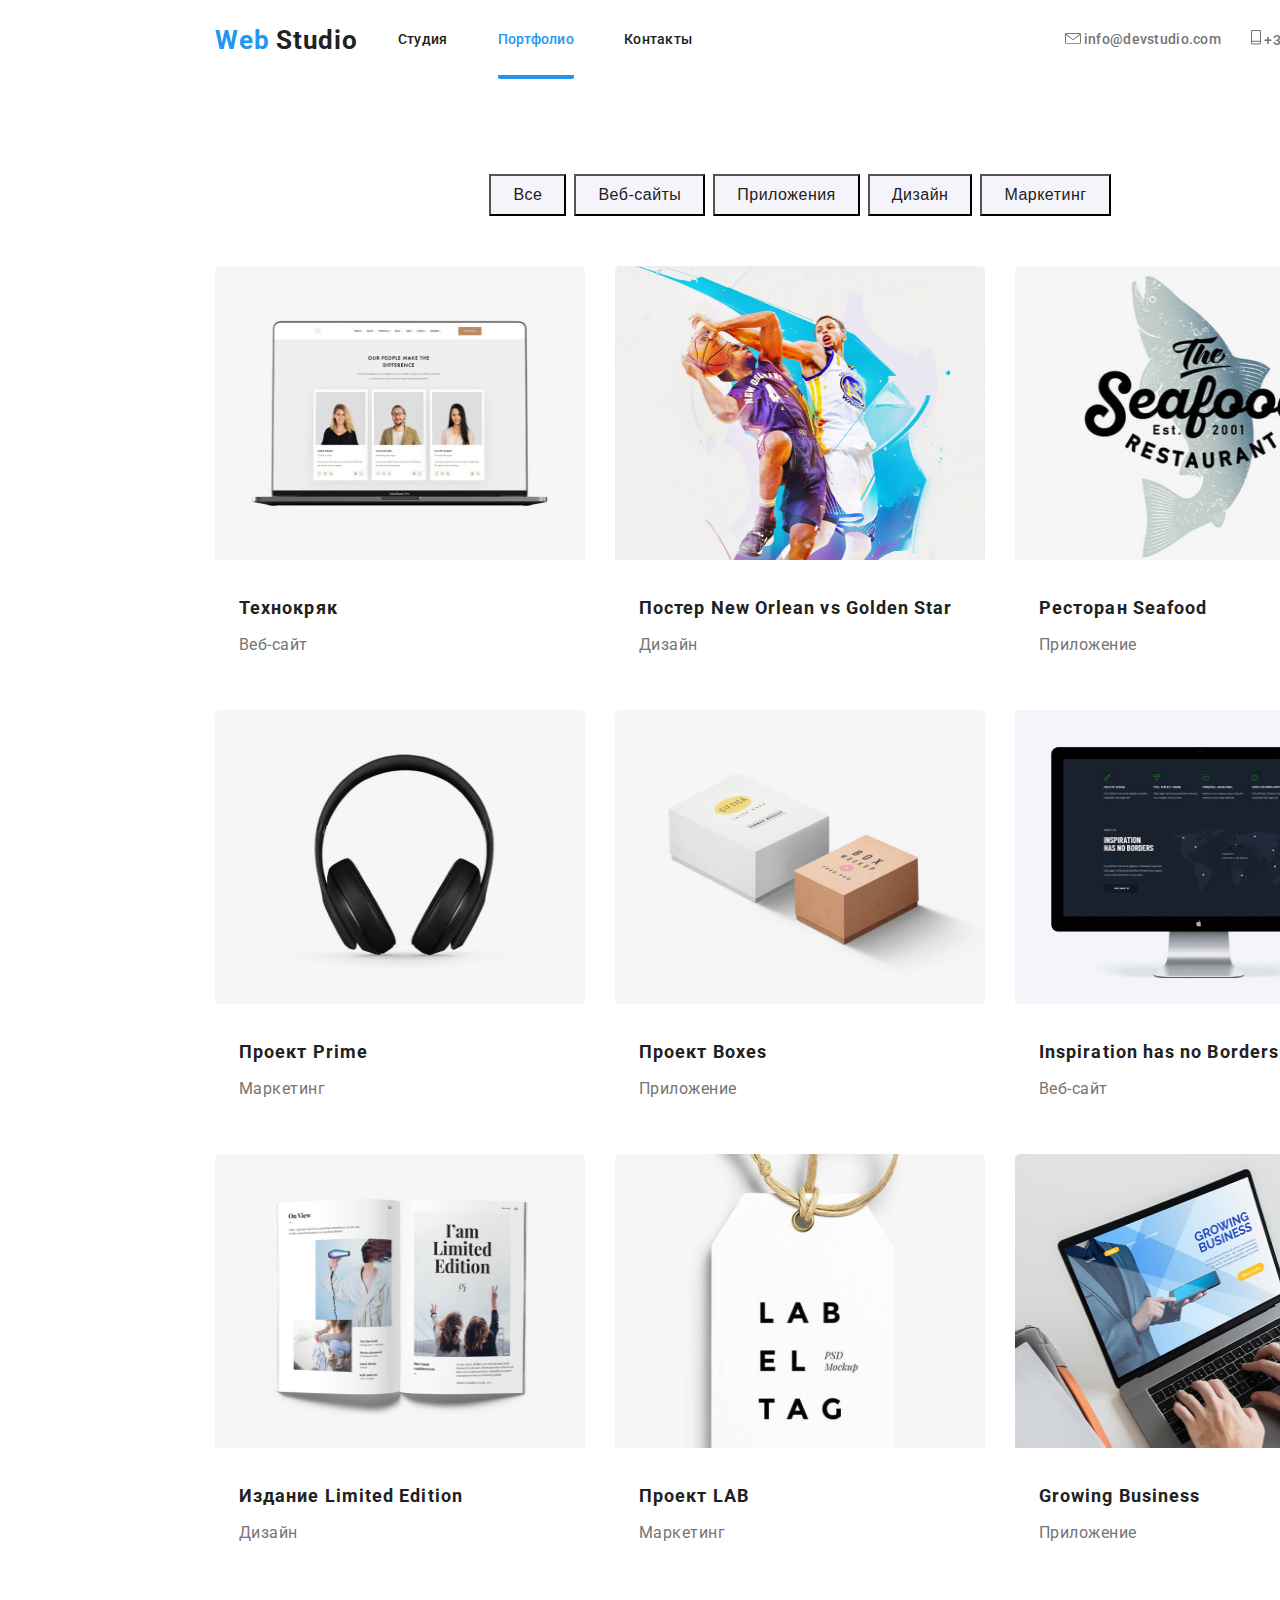
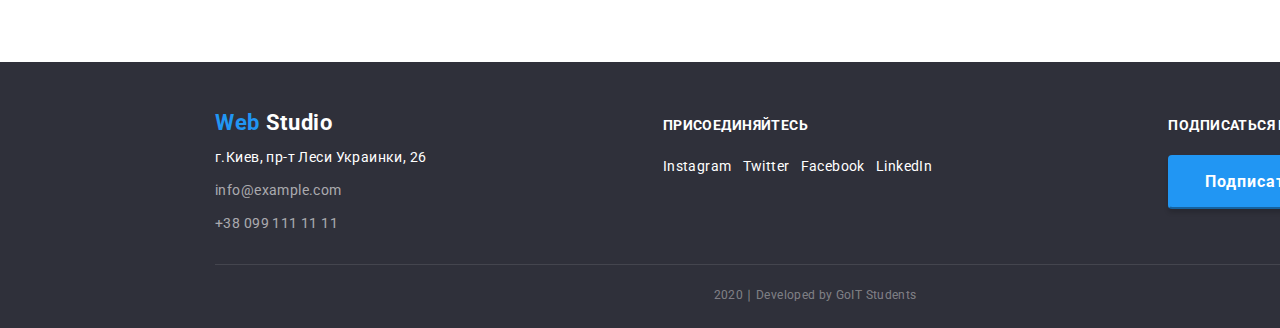
==== portfolio.html @ 6ed309cd "Клонирует дз3" ====
<!DOCTYPE html>
<html lang="ru">
  <head>
    <meta charset="UTF-8" />
    <meta name="viewport" content="width=device-width, initial-scale=1.0" />
    <link
      href="https://fonts.googleapis.com/css2?family=Raleway:wght@700&family=Roboto:wght@400;500;700&display=swap"
      rel="stylesheet"
    />
    <title>Web Studio v.1</title>
    <link rel="stylesheet" href="./css/common.css" />
    <link rel="stylesheet" href="./css/portfolio.css" />
  </head>

  <body>
    <!--Шапка сайта-->
    <header>
      <nav class="header-nav">
        <a href="./index.html" class="header-logo">
          <span class="header-logo-web">Web</span
          ><span class="header-logo-studio"> Studio</span>
        </a>
        <ul class="site-nav">
          <li><a href="./index.html" class="link">Студия</a></li>
          <li>
            <a href="./portfolio.html" class="link chosen-page">Портфолио</a>
          </li>
          <li><a href="" class="link">Контакты</a></li>
        </ul>

        <ul class="contacts">
          <li>
            <a href="mailto:info@devstudio.com" class="contacts-link">
              <img src="./images/letter.svg" alt="емейл почта" width="16" />
              info@devstudio.com</a
            >
          </li>

          <li>
            <a href="tel:+380961111111" class="contacts-link">
              <img src="./images/phone.svg" alt="логотип телефона" width="10" />
              +38 096 111 11 11</a
            >
          </li>
        </ul>
      </nav>
    </header>
    <main class="page">
      <!-- Herou -->
      <h1 class="hidden">Список наших продуктов и сервисов</h1>
      <section class="section">
        <ul class="filter-list">
          <li>
            <button type="button" class="portfolio-button">Все</button>
          </li>
          <li>
            <button type="button" class="portfolio-button">Веб-сайты</button>
          </li>
          <li>
            <button type="button" class="portfolio-button">Приложения</button>
          </li>
          <li>
            <button type="button" class="portfolio-button">Дизайн</button>
          </li>
          <li>
            <button type="button" class="portfolio-button">Маркетинг</button>
          </li>
        </ul>

        <ul class="list-of-products">
          <li>
            <a href="" class="product-item">
              <img
                src="./images/portfolio-img/portfolio-notpad-img.jpg"
                alt="teammember on monitor screen"
                width="370"
                height="294"
              />
              <h2 class="product-name">Технокряк</h2>
              <p class="product-type">Веб-сайт</p>
            </a>
          </li>
          <li>
            <a href="" class="product-item"
              ><img
                src="./images/portfolio-img/nba-players-img.jpg"
                alt="two basketball players"
                width="370"
                height="294"
            /></a>
            <h2 class="product-name">Постер New Orlean vs Golden Star</h2>
            <p class="product-type">Дизайн</p>
          </li>
          <li>
            <a href="" class="product-item"
              ><img
                src="./images/portfolio-img/seafood-img.jpg"
                alt="seafood logo image"
                width="370"
                height="294"
              />
              <h2 class="product-name">Ресторан Seafood</h2>
              <p class="product-type">Приложение</p>
            </a>
          </li>
          <li>
            <a href="" class="product-item"
              ><img
                src="./images/portfolio-img/headers-img.jpg"
                alt="headers"
                width="370"
                height="294"
              />
              <h2 class="product-name">Проект Prime</h2>
              <p class="product-type">Маркетинг</p></a
            >
          </li>
          <li>
            <a href="" class="product-item"
              ><img
                src="./images/portfolio-img/two-boxes-img.jpg"
                alt="two boxes"
                width="370"
                height="294"
              />
              <h2 class="product-name">Проект Boxes</h2>
              <p class="product-type">Приложение</p></a
            >
          </li>
          <li>
            <a href="" class="product-item"
              ><img
                src="./images/portfolio-img/inspiration-screen-img.jpg"
                alt="monitor screen with inspiration website"
                width="370"
                height="294"
              />
              <h2 class="product-name">Inspiration has no Borders</h2>
              <p class="product-type">Веб-сайт</p></a
            >
          </li>
          <li>
            <a href="" class="product-item"
              ><img
                src="./images/portfolio-img/limited-edition-img.jpg"
                alt="open book"
                width="370"
                height="294"
              />
              <h2 class="product-name">Издание Limited Edition</h2>
              <p class="product-type">Дизайн</p></a
            >
          </li>
          <li>
            <a href="" class="product-item"
              ><img
                src="./images/portfolio-img/lab-img.jpg"
                alt="LAB project label"
                width="370"
                height="294"
              />
              <h2 class="product-name">Проект LAB</h2>
              <p class="product-type">Маркетинг</p></a
            >
          </li>
          <li>
            <a href="" class="product-item"
              ><img
                src="./images/portfolio-img/growing-bus-img.jpg"
                alt="app for growing Business"
                width="370"
                height="294"
              />
              <h2 class="product-name">Growing Business</h2>
              <p class="product-type">Приложение</p></a
            >
          </li>
        </ul>
      </section>
    </main>

    <!-- footer section-->
    <footer class="footer">
      <div class="section">
        <h2 class="hidden">Наши контакты и социальные сети</h2>
        <div class="footer-boxes">
          <div class="footer-boxes-item">
            <a href="./index.html" class="footer-logo">
              <span class="footer-logo-web">Web</span
              ><span class="footer-logo-studio"> Studio</span>
            </a>

            <address class="address">
              г.Киев, пр-т Леси Украинки, 26<br />
              <a href="mailto:info@example.com" class="footer-contacts"
                >info@example.com</a
              >
              <br />
              <a href="tel:+380991111111" class="footer-contacts"
                >+38 099 111 11 11</a
              >
            </address>
          </div>

          <div class="footer-boxes-item">
            <b class="footer-action-request">Присоединяйтесь</b>
            <ul class="address footer-links">
              <li>
                <a href="" class="social-link" aria-label="Ссылка на Инстаграмм"
                  >Instagram</a
                >
              </li>
              <li>
                <a href="" class="social-link" aria-label="Ссылка на Твиттер"
                  >Twitter</a
                >
              </li>
              <li>
                <a href="" class="social-link" aria-label="Ссылка на Фейсбук"
                  >Facebook</a
                >
              </li>
              <li>
                <a href="" class="social-link" aria-label="Ссылка на ЛинкедИн"
                  >LinkedIn</a
                >
              </li>
            </ul>
          </div>

          <div class="footer-boxes-item">
            <b class="footer-action-request">Подписаться на рассылку</b>
            <!-- <a href="" class="button footer-button">Подписаться</a> -->
            <button class="footer-button">
              <div class="footer-btn-box">
                <p class="footer-btn-text">Подписаться</p>
                <img
                  src="./images/logo-send.svg"
                  alt="логотип телеграмма"
                  width="24px"
                  class="telegram-logo"
                />
              </div>
            </button>
          </div>
        </div>
        <p class="copyright copyright-box">
          2020 &#8739; Developed by GoIT Students
        </p>
      </div>
    </footer>
  </body>
</html>
---- css/common.css ----
html {
  box-sizing: border-box;
  width: 1600px;
  margin-right: auto;
  margin-left: auto;
}

*,
*::before,
*::after {
  box-sizing: inherit;
}

:root {
  --primaty-text-color: #212121;
  --second-text-color: #757575;
  --accent-color: #2196f3;
  --background-primaty-color: #e5e5e5;
  --background-second-color: #f5f4fa;
  --white: #ffffff;
  --footer-background: #2f303a;
  --icons-color: #afb1b8;
}

h1,
h2,
h3,
h4,
h5,
h6,
p,
ul {
  margin: 0;
  padding: 0;
}

.hidden {
  display: none;
}

/* разметка для хедера */
.site-nav .link {
  color: var(--primaty-text-color);
}

.contacts-link, .site-nav .link {
 padding-top: 32px;
  padding-bottom: 32px;
}

.site-nav .link:hover,
.site-nav .link:focus {
  color: var(--accent-color);
}

.link {
  text-decoration: none;
}

.header-nav {
  display: flex;
  width: 1200px;
  margin-left: auto;
  margin-right: auto;
  padding-left: 15px;
  padding-right: 15px;
}

.contacts .contacts-link {
  color: var(--second-text-color);
  text-decoration: none;
}

.site-nav,
.contacts {
  display: flex;
  align-items: center;

  font-family: Roboto, sans-serif;
  font-style: normal;
  font-weight: 500;
  font-size: 14px;
  line-height: 1.14;
  letter-spacing: 0.02em;

}
.contacts {
  margin-left: auto;
}

.site-nav {
  margin-left: 40px;
}

.site-nav li:not(:last-child) {
  margin-right: 50px;
}

.contacts .contacts-link:hover,
.contacts .contacts-link:focus {
  color: var(--accent-color);
}

.contacts li:first-child {
  margin-right: 30px;
}
.header-logo {
  margin: 25px 0 24px 0px;
  text-decoration: none;
}

.header-logo-web,
.header-logo-studio {
  font-style: normal;
  font-family: Roboto, sans-serif;
  font-weight: bold;
  font-size: 26px;
  line-height: 1.19;
  letter-spacing: 0.03em;
}

.header-logo-web {
  color: var(--accent-color);
}
.header-logo-studio {
  color: var(--primaty-text-color);
}

.link.chosen-page {
  color: var(--accent-color);
  border-bottom: 4px solid var(--accent-color);
  border-width: width: 60px;;
  border-radius: 2px;
  padding-bottom: 28px;
}

/* Footer */


/* LOGO */
.footer-logo {
  display: inline-block;
  margin-bottom: 10px;
  text-decoration: none;
}

.footer-logo-web,
.footer-logo-studio {
  font-style: normal;
  font-family: Roboto, sans-serif;
  font-weight: bold;
  font-size: 22px;
  line-height: 1.18;
  letter-spacing: 0.03em;
}

.footer-logo-web {
  color: var(--accent-color);
}
.footer-logo-studio {
  color: var(--white)
}

.footer {
  color: #ffffff;
  background-color: var(--footer-background);
}

.footer-contacts {
  display: inline-block;
  color: rgba(255, 255, 255, 0.6);
  text-decoration: none;
  font-style: normal;
   margin-top: 9px;
}

.footer-contacts:hover,
.footer-contacts:focus {
  color: var(--accent-color);
}

.address {
  text-decoration: none;

  font-family: Roboto, sans-serif;
  font-style: normal;
  font-size: 14px;
  line-height: 1.71;
  letter-spacing: 0.03em;
}

.footer-action-request {
  display: block;
  margin-bottom: 21px;

  font-family: Roboto, sans-serif;
  font-style: normal;
  font-weight: bold;
  font-size: 14px;
  line-height: 1.14;
  letter-spacing: 0.03em;
  text-transform: uppercase;
}

.footer-action-request:last-child {
 margin-left: 10px;
}
.social-link {
  color: var(--white);
  text-decoration: none;
}
.social-link:hover,
.social-link:focus {
  color: var(--accent-color);
}

.footer-boxes {
  display: flex;
  padding-bottom: 28px;
  padding-top: 48px;

  align-items: baseline;
  justify-content: space-between;
}

.footer-links {
  display: flex;
  text-align: center;
}

.footer-links > li:not(:last-child) {
  margin-right: 11px;
}

/* footer form */
.footer-form {
  display: flex;
}

.footer-from
.footer-input-filed {
  height: 50px;
}

.footer-input-filed {
  margin-right: 12px;
  width: 270px;
}

/* Кнопка подписаться */

.button {
  background-color: var(--accent-color);
  color: var(--white);
}

.footer-button {
  padding-left: 35px;
  padding-right: 35px;
  text-align: center;

  font-family: Roboto, sans-serif;
  font-style: normal;
  font-weight: bold;
  font-size: 16px;
  line-height: 1.88;
  text-decoration: none;
  letter-spacing: 0.06em;

  border-radius: 4px;
  color: var(--white);
  background: var(--accent-color);
  box-shadow: 0px 4px 4px rgba(0, 0, 0, 0.15);
  border-color: var(--accent-color);
}

.footer-button:hover,
.footer-button:focus {
  border-color: var(--accent-color);
  background: var(--footer-background);
  color: var(--accent-color);
  cursor: pointer;
}

.telegram-logo {
  display: inline-block;
  margin-left: 10px;
  /* margin-top: 5px; */
}

.footer-btn-text{
  display: inline-block;
}

.footer-btn-box {
  display: flex;
  padding-top: 9px;
  padding-bottom: 9px;
}

/* Раздел копирайте */
.copyright {
  color: rgba(255, 255, 255, 0.4);
  padding-bottom: 21px;
  padding-top: 18px;

  font-family: Roboto, sans-serif;
  font-style: normal;
  font-size: 12px;
  line-height: 2;
  text-align: center;
  letter-spacing: 0.03em;
}

.copyright-box {
  width: 1200px;
  padding-left: 15px;
  padding-right: 15px;
  border-top: 1px solid rgba(255, 255, 255, 0.1);
}
---- css/portfolio.css ----
ul {
  list-style: none;
}
body {
  margin: 0;
}
.page {
  font-family: Roboto, sans-serif;
  font-style: normal;
  font-weight: normal;
  font-size: 16px;
  line-height: 30px;
  /* identical to box height, or 187% */
  letter-spacing: 0.03em;
}

.section {
  width: 1200px;
  margin-left: auto;
  margin-right: auto;
  padding-left: 15px;
  padding-right: 15px;
}

/* Кнопки-фильтры */

.button {
  background-color: var(--accent-color);
  color: var(--white);
}

.portfolio-button {
  display: inline-block;
  padding: 6px 22px;

  font-weight: 500;
  font-size: 16px;
  line-height: 1.63;
  text-align: center;
  letter-spacing: 0.03em;
  color: var(--primaty-text-color);
  background-color: var(--background-second-color);
  /* border-radius: 4px; */
  /* outline: none;
  box-shadow: none;
  border-color: var(--white); */
}

.portfolio-button:hover,
.portfolio-button:focus {
  background-color: var(--accent-color);
  color: var(--white);
  border-color: var(--accent-color);
  box-shadow: 0px 2px 2px rgba(0, 0, 0, 0.12), 0px 1px 2px rgba(0, 0, 0, 0.08),
    0px 3px 1px rgba(0, 0, 0, 0.1);

  border-radius: 4px;

  cursor: pointer;
}

/* Главный контент-список на странице */

.filter-list {
  display: flex;
  justify-content: center;
  margin-top: 94px;
  margin-bottom: 50px;
}

.filter-list .link {
  color: var(--primaty-text-color);
  background-color: var(--background-second-color);
}

.filter-list .link:hover,
.filter-list .link:focus {
  background-color: var(--accent-color);
  color: var(--white);
}
.filter-list li:not(:last-child) {
  margin-right: 8px;
}

.list-of-products {
  display: flex;
  flex-wrap: wrap;
  margin-bottom: 94px;
}

.list-of-products .product-item {
  text-decoration: none;
}

.list-of-products li {
  width: calc((100% - 60px) / 3);
}

.list-of-products li:hover,
.list-of-products li:focus {
  border: 1px solid #eeeeee;
  box-sizing: border-box;
  box-shadow: 1px 4px 6px rgba(0, 0, 0, 0.16), 0px 4px 4px rgba(0, 0, 0, 0.06),
    0px 1px 1px rgba(0, 0, 0, 0.12);
  border-radius: 5px;
}

.product-name {
  font-weight: bold;
  font-size: 18px;
  line-height: 2;
  letter-spacing: 0.06em;

  color: var(--primaty-text-color);
}

.list-of-products li:not(:nth-child(3n)) {
  margin-right: 30px;
}
.list-of-products li:nth-child(-n + 6) {
  margin-bottom: 30px;
}

.product-type {
  font-size: 16px;
  line-height: 1.88;
  padding-bottom: 20px;
  margin-top: 4px;

  color: var(--second-text-color);
}

.product-name,
.product-type {
  padding-left: 24px;
}

.product-name {
  margin-top: 20px;
}
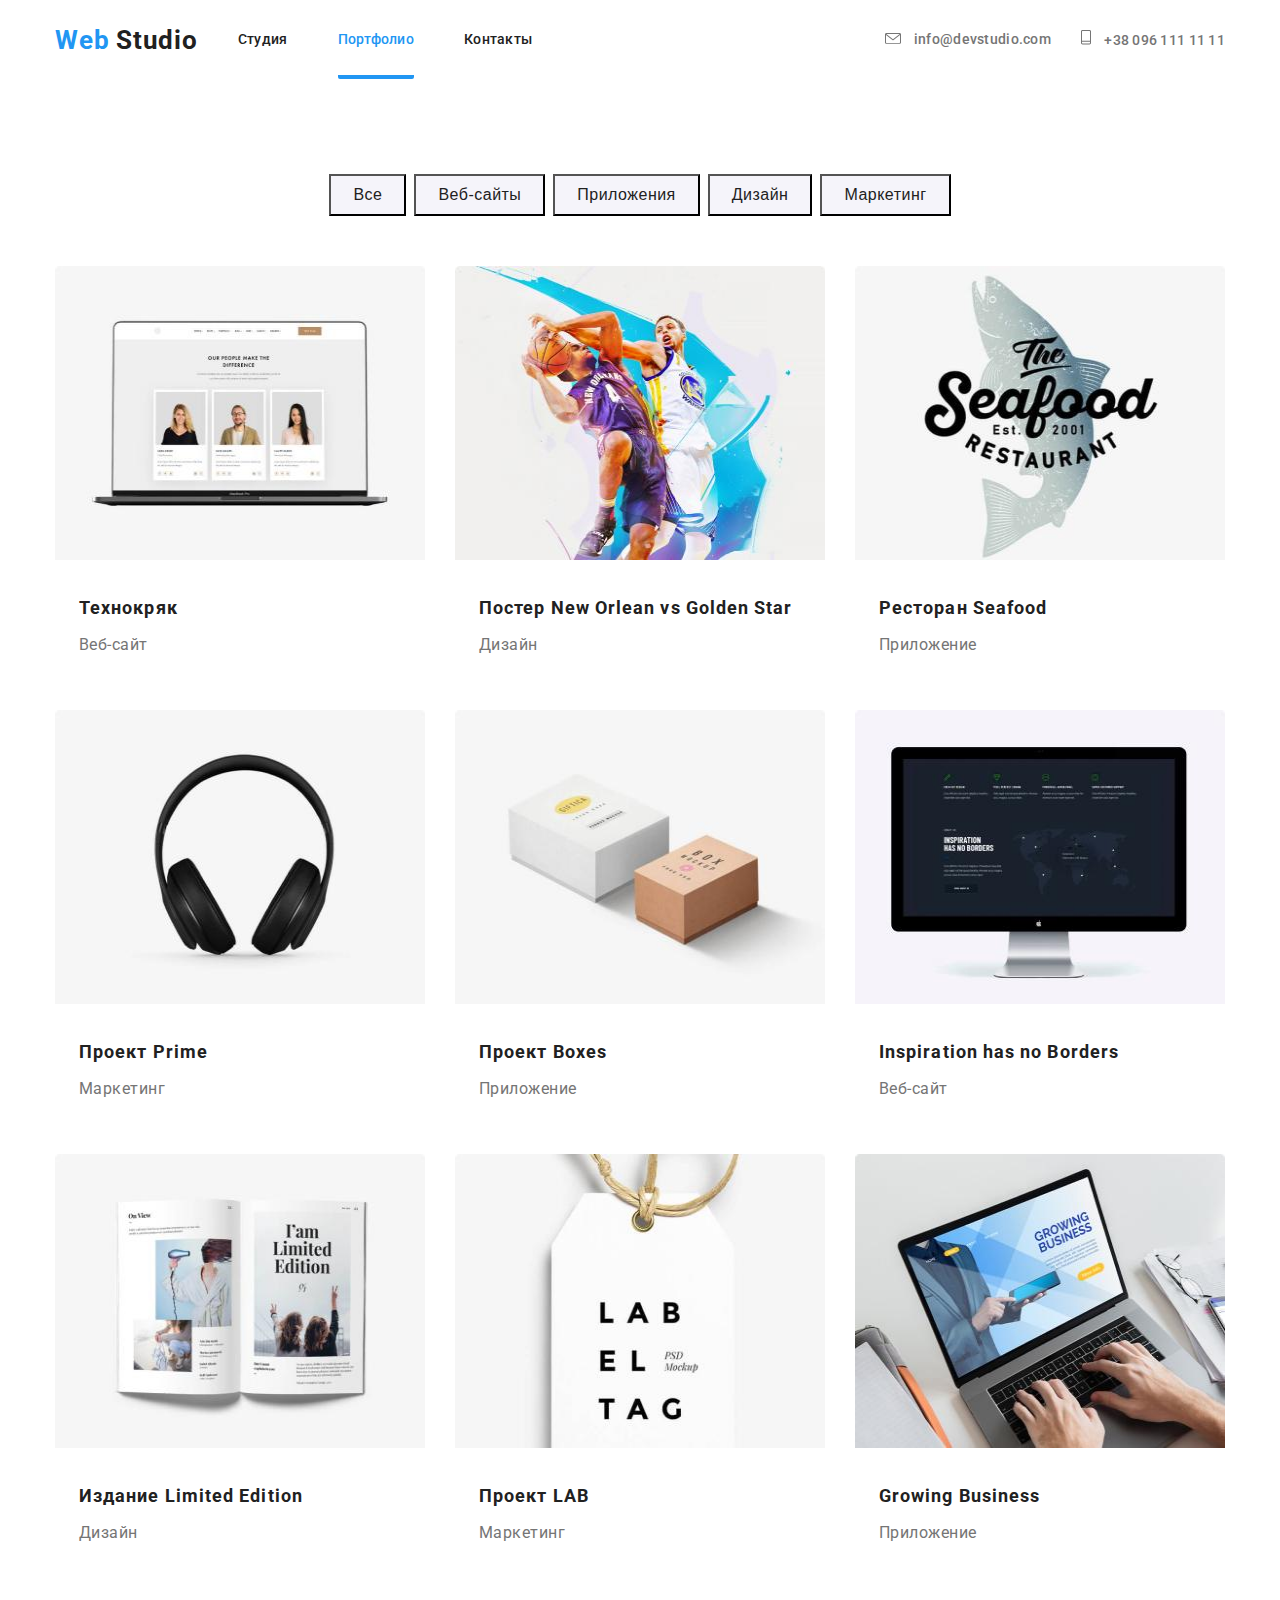
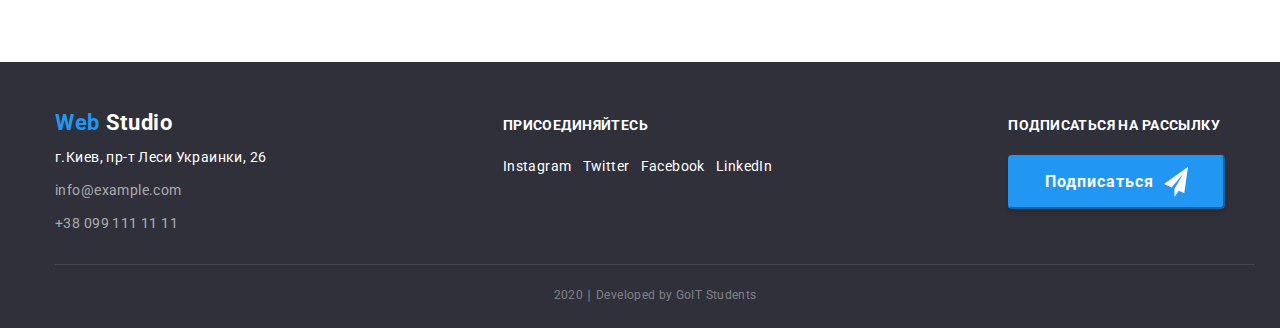
==== commit e7166f99: "добавляет сделаные иконки и фон для хедера, героя и секции преимуществ" ====
--- a/portfolio.html
+++ b/portfolio.html
@@ -30,15 +30,16 @@
 
         <ul class="contacts">
           <li>
-            <a href="mailto:info@devstudio.com" class="contacts-link">
-              <img src="./images/letter.svg" alt="емейл почта" width="16" />
+            <a
+              href="mailto:info@devstudio.com"
+              class="contacts-link email-logo"
+            >
               info@devstudio.com</a
             >
           </li>
 
           <li>
-            <a href="tel:+380961111111" class="contacts-link">
-              <img src="./images/phone.svg" alt="логотип телефона" width="10" />
+            <a href="tel:+380961111111" class="contacts-link phone-logo">
               +38 096 111 11 11</a
             >
           </li>
--- a/css/common.css
+++ b/css/common.css
@@ -1,6 +1,6 @@
 html {
   box-sizing: border-box;
-  width: 1600px;
+  /* width: 1600px; */
   margin-right: auto;
   margin-left: auto;
 }
@@ -48,6 +48,35 @@
   padding-bottom: 32px;
 }
 
+.contacts-link::before {
+  display: inline-block;
+  content: "";
+   background-size: contain;
+  margin-right: 10px;
+  background-repeat: no-repeat;
+}
+
+/* мелкие значки письма и телефона в хедере около контактов */
+.email-logo::before {
+  width: 16px;
+  height: 11px;
+  background-image: url('../images/letter.svg');
+}
+
+.phone-logo::before {
+  width: 10px;
+  height: 15px;
+  background-image: url('../images/phone.svg');
+}
+/* костыль для эффекта ховера ковнерта и телефона в хедере */
+.email-logo:hover::before {
+  background-image: url('../images/letter-hover.svg');
+}
+
+.phone-logo:hover::before {
+  background-image: url('../images/phone-hover.svg');
+}
+
 .site-nav .link:hover,
 .site-nav .link:focus {
   color: var(--accent-color);
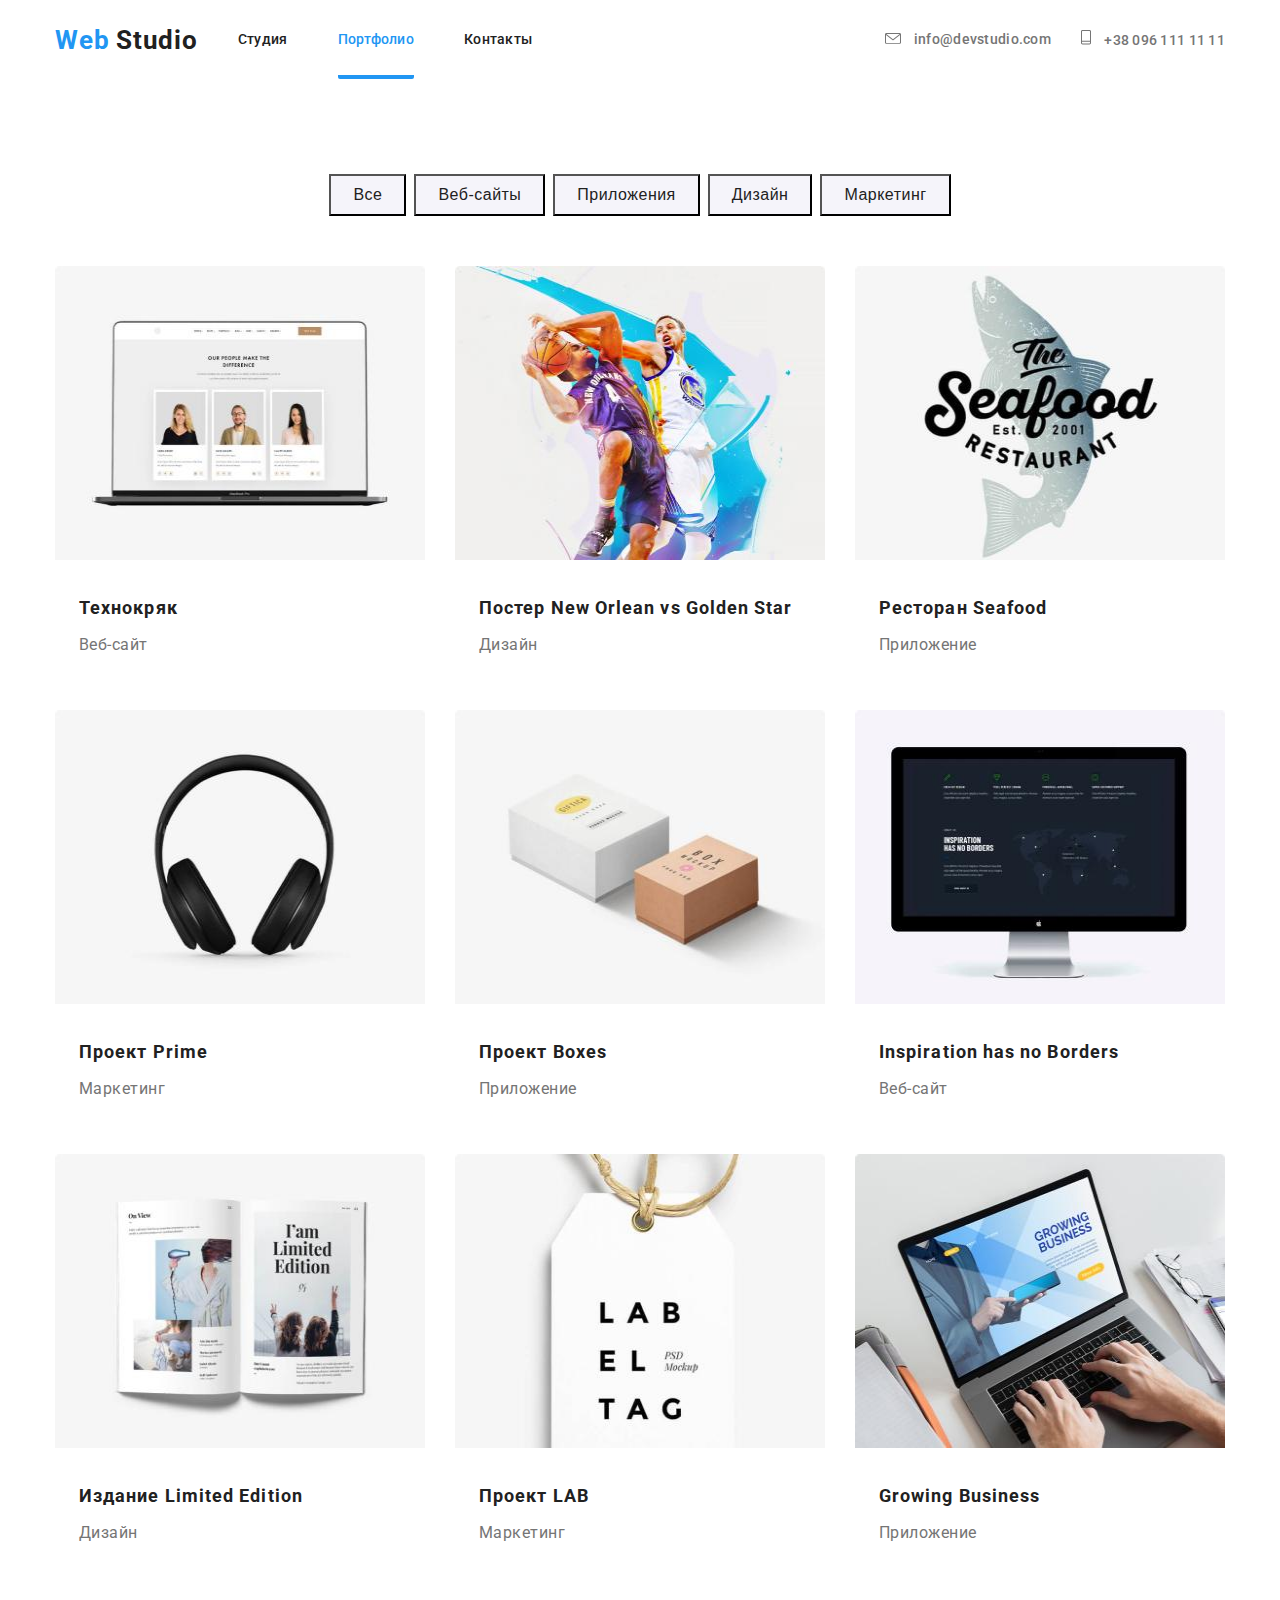
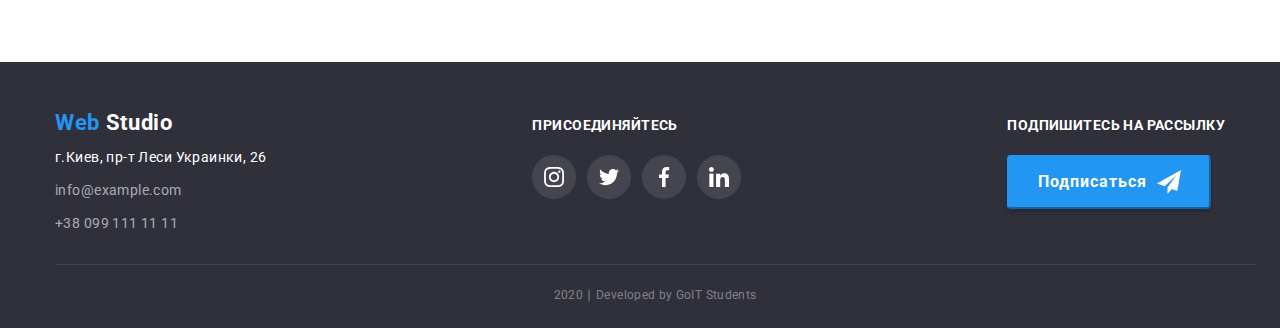
==== commit 7972b1ff: "меняет иконки в футере" ====
--- a/portfolio.html
+++ b/portfolio.html
@@ -207,41 +207,40 @@
             <b class="footer-action-request">Присоединяйтесь</b>
             <ul class="address footer-links">
               <li>
-                <a href="" class="social-link" aria-label="Ссылка на Инстаграмм"
-                  >Instagram</a
-                >
-              </li>
-              <li>
-                <a href="" class="social-link" aria-label="Ссылка на Твиттер"
-                  >Twitter</a
-                >
-              </li>
-              <li>
-                <a href="" class="social-link" aria-label="Ссылка на Фейсбук"
-                  >Facebook</a
-                >
-              </li>
-              <li>
-                <a href="" class="social-link" aria-label="Ссылка на ЛинкедИн"
-                  >LinkedIn</a
-                >
+                <a
+                  href=""
+                  class="social-link footer-inst"
+                  aria-label="Ссылка на Инстаграмм"
+                ></a>
+              </li>
+              <li>
+                <a
+                  href=""
+                  class="social-link footer-twitter"
+                  aria-label="Ссылка на Твиттер"
+                ></a>
+              </li>
+              <li>
+                <a
+                  href=""
+                  class="social-link footer-fb"
+                  aria-label="Ссылка на Фейсбук"
+                ></a>
+              </li>
+              <li>
+                <a
+                  href=""
+                  class="social-link footer-linkedin"
+                  aria-label="Ссылка на ЛинкедИн"
+                ></a>
               </li>
             </ul>
           </div>
 
           <div class="footer-boxes-item">
-            <b class="footer-action-request">Подписаться на рассылку</b>
-            <!-- <a href="" class="button footer-button">Подписаться</a> -->
+            <b class="footer-action-request">Подпишитесь на рассылку</b>
             <button class="footer-button">
-              <div class="footer-btn-box">
-                <p class="footer-btn-text">Подписаться</p>
-                <img
-                  src="./images/logo-send.svg"
-                  alt="логотип телеграмма"
-                  width="24px"
-                  class="telegram-logo"
-                />
-              </div>
+              <p class="footer-btn-text">Подписаться</p>
             </button>
           </div>
         </div>
--- a/css/common.css
+++ b/css/common.css
@@ -51,7 +51,7 @@
 .contacts-link::before {
   display: inline-block;
   content: "";
-   background-size: contain;
+  background-size: contain;
   margin-right: 10px;
   background-repeat: no-repeat;
 }
@@ -102,7 +102,7 @@
 
 .site-nav,
 .contacts {
-  display: flex;
+  display: inline-flex;
   align-items: center;
 
   font-family: Roboto, sans-serif;
@@ -165,7 +165,6 @@
 
 /* Footer */
 
-
 /* LOGO */
 .footer-logo {
   display: inline-block;
@@ -234,6 +233,8 @@
 .footer-action-request:last-child {
  margin-left: 10px;
 }
+
+
 .social-link {
   color: var(--white);
   text-decoration: none;
@@ -253,7 +254,7 @@
 }
 
 .footer-links {
-  display: flex;
+  display: inline-flex;
   text-align: center;
 }
 
@@ -261,6 +262,40 @@
   margin-right: 11px;
 }
 
+.social-link::after {
+  display: inline-block;
+content: "";
+width: 44px;
+height: 44px;
+background:  rgba(255, 255, 255, 0.1 );
+background-size: contain;
+background-position: center;
+background-repeat: no-repeat;
+border-radius: 50%;
+}
+
+.social-link:hover::after {
+  background-color: var(--accent-color);
+}
+
+.footer-inst::after {
+background-image: url(../images/instagram-for-footer.svg);
+background-size: 20px 20px;
+
+}
+.footer-fb::after {
+background-image: url(../images/facebook-for-footer.svg);
+background-size: 20px 20px;
+}
+.footer-twitter::after {
+background-image: url(../images/twitter-for-footer.svg);
+background-size: 20px 20px;
+
+}
+.footer-linkedin::after {
+  background-size: 20px 20px;
+background-image: url(../images/linkedin-for-footer.svg);
+}
 /* footer form */
 .footer-form {
   display: flex;
@@ -284,9 +319,13 @@
 }
 
 .footer-button {
-  padding-left: 35px;
-  padding-right: 35px;
-  text-align: center;
+  padding-left: 29px;
+  padding-right: 28px;
+  
+  display: inline-flex;
+  align-items: center;
+  padding-top: 10px;
+  padding-bottom: 10px;
 
   font-family: Roboto, sans-serif;
   font-style: normal;
@@ -311,23 +350,18 @@
   cursor: pointer;
 }
 
-.telegram-logo {
-  display: inline-block;
+.footer-button::after {
+  content: "";
+  background-image: url(../images/logo-send.svg);
+  background-size: contain;
+  background-repeat: no-repeat;
+  width: 24px;
+  height: 24px;
   margin-left: 10px;
-  /* margin-top: 5px; */
-}
-
-.footer-btn-text{
-  display: inline-block;
-}
-
-.footer-btn-box {
-  display: flex;
-  padding-top: 9px;
-  padding-bottom: 9px;
-}
-
-/* Раздел копирайте */
+  
+}
+
+/* Раздел копирайт */
 .copyright {
   color: rgba(255, 255, 255, 0.4);
   padding-bottom: 21px;
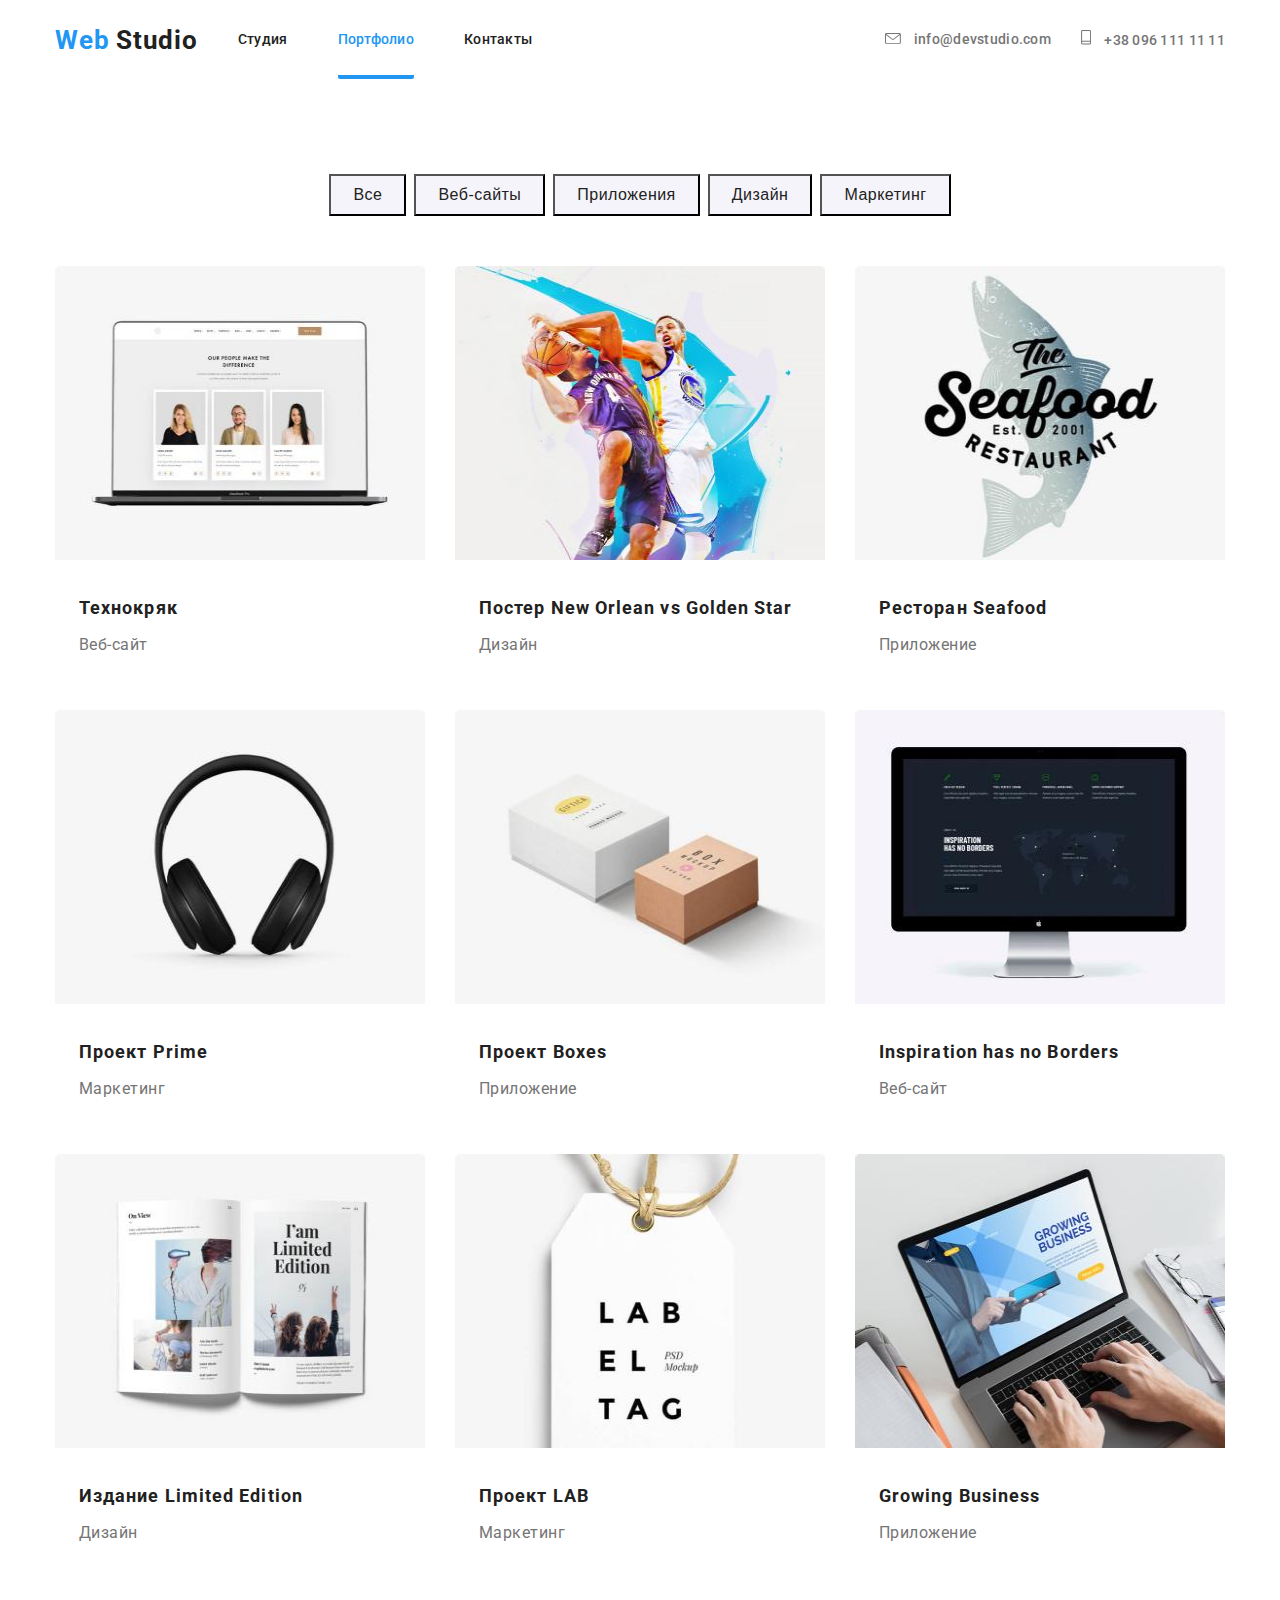
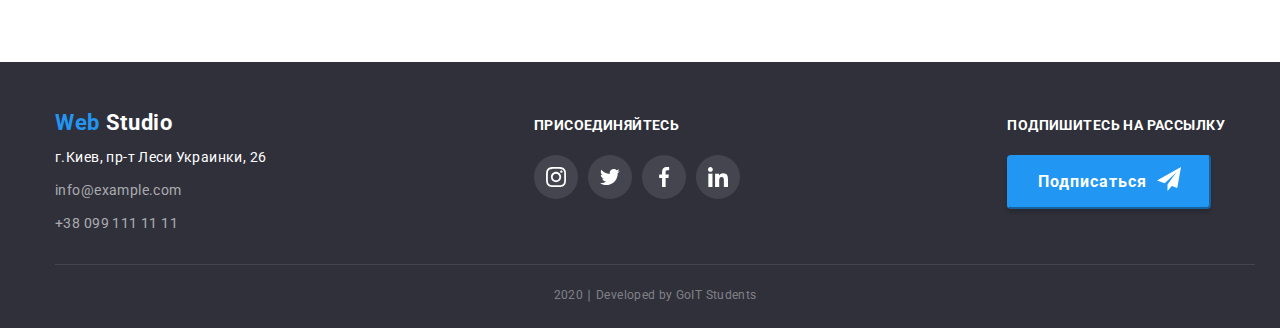
==== commit f7650a28: "добавляет спрайты иконок" ====
--- a/portfolio.html
+++ b/portfolio.html
@@ -30,17 +30,21 @@
 
         <ul class="contacts">
           <li>
-            <a
-              href="mailto:info@devstudio.com"
-              class="contacts-link email-logo"
-            >
-              info@devstudio.com</a
-            >
-          </li>
-
-          <li>
-            <a href="tel:+380961111111" class="contacts-link phone-logo">
-              +38 096 111 11 11</a
+            <a href="mailto:info@devstudio.com" class="contacts-link">
+              <svg class="icon-letter-logo" width="16px" height="11px">
+                <use href="./images/symbol-defs.svg#icon-letter"></use>
+              </svg>
+
+              <span>info@devstudio.com</span></a
+            >
+          </li>
+
+          <li>
+            <a href="tel:+380961111111" class="contacts-link">
+              <svg class="icon-phone-logo" width="10px" height="15px">
+                <use href="./images/symbol-defs.svg#icon-phone"></use>
+              </svg>
+              <span>+38 096 111 11 11</span></a
             >
           </li>
         </ul>
@@ -206,33 +210,57 @@
           <div class="footer-boxes-item">
             <b class="footer-action-request">Присоединяйтесь</b>
             <ul class="address footer-links">
-              <li>
+              <li class="address-list-item">
                 <a
                   href=""
                   class="social-link footer-inst"
                   aria-label="Ссылка на Инстаграмм"
-                ></a>
-              </li>
-              <li>
+                >
+                  <svg class="footer-social-link">
+                    <use
+                      href="./images/symbol-defs.svg#icon-instagram-for-footer"
+                    ></use>
+                  </svg>
+                </a>
+              </li>
+              <li class="address-list-item">
                 <a
                   href=""
                   class="social-link footer-twitter"
                   aria-label="Ссылка на Твиттер"
-                ></a>
-              </li>
-              <li>
+                >
+                  <svg class="footer-social-link">
+                    <use
+                      href="./images/symbol-defs.svg#icon-twitter-for-footer"
+                    ></use>
+                  </svg>
+                </a>
+              </li>
+              <li class="address-list-item">
                 <a
                   href=""
                   class="social-link footer-fb"
                   aria-label="Ссылка на Фейсбук"
-                ></a>
-              </li>
-              <li>
+                >
+                  <svg class="footer-social-link">
+                    <use
+                      href="./images/symbol-defs.svg#icon-facebook-for-footer"
+                    ></use>
+                  </svg>
+                </a>
+              </li>
+              <li class="address-list-item">
                 <a
                   href=""
                   class="social-link footer-linkedin"
                   aria-label="Ссылка на ЛинкедИн"
-                ></a>
+                >
+                  <svg class="footer-social-link">
+                    <use
+                      href="./images/symbol-defs.svg#icon-linkedin-for-footer"
+                    ></use>
+                  </svg>
+                </a>
               </li>
             </ul>
           </div>
@@ -240,7 +268,10 @@
           <div class="footer-boxes-item">
             <b class="footer-action-request">Подпишитесь на рассылку</b>
             <button class="footer-button">
-              <p class="footer-btn-text">Подписаться</p>
+              <span class="footer-btn-text">Подписаться</span>
+              <svg class="subscribe-icon">
+                <use href="./images/symbol-defs.svg#icon-logo-send"></use>
+              </svg>
             </button>
           </div>
         </div>
--- a/css/common.css
+++ b/css/common.css
@@ -45,36 +45,15 @@
 
 .contacts-link, .site-nav .link {
  padding-top: 32px;
-  padding-bottom: 32px;
-}
-
-.contacts-link::before {
-  display: inline-block;
-  content: "";
-  background-size: contain;
+ padding-bottom: 32px;
+}
+
+/* иконки контактов (письмо и телефон) */
+.icon-phone-logo,
+.icon-letter-logo {
+  display: inline-flex;
+  fill: currentColor;
   margin-right: 10px;
-  background-repeat: no-repeat;
-}
-
-/* мелкие значки письма и телефона в хедере около контактов */
-.email-logo::before {
-  width: 16px;
-  height: 11px;
-  background-image: url('../images/letter.svg');
-}
-
-.phone-logo::before {
-  width: 10px;
-  height: 15px;
-  background-image: url('../images/phone.svg');
-}
-/* костыль для эффекта ховера ковнерта и телефона в хедере */
-.email-logo:hover::before {
-  background-image: url('../images/letter-hover.svg');
-}
-
-.phone-logo:hover::before {
-  background-image: url('../images/phone-hover.svg');
 }
 
 .site-nav .link:hover,
@@ -95,6 +74,10 @@
   padding-right: 15px;
 }
 
+.contacts-link {
+ align-items: center;
+}
+
 .contacts .contacts-link {
   color: var(--second-text-color);
   text-decoration: none;
@@ -234,16 +217,6 @@
  margin-left: 10px;
 }
 
-
-.social-link {
-  color: var(--white);
-  text-decoration: none;
-}
-.social-link:hover,
-.social-link:focus {
-  color: var(--accent-color);
-}
-
 .footer-boxes {
   display: flex;
   padding-bottom: 28px;
@@ -253,49 +226,44 @@
   justify-content: space-between;
 }
 
+/* Ссылки на соц сети в футере */
 .footer-links {
   display: inline-flex;
-  text-align: center;
-}
-
-.footer-links > li:not(:last-child) {
-  margin-right: 11px;
-}
-
-.social-link::after {
-  display: inline-block;
-content: "";
-width: 44px;
-height: 44px;
-background:  rgba(255, 255, 255, 0.1 );
-background-size: contain;
-background-position: center;
-background-repeat: no-repeat;
-border-radius: 50%;
-}
-
-.social-link:hover::after {
+}
+
+.social-link {
+  display: inline-flex;
+  width: 44px;
+  height: 44px;
+
+  color: var(--white);
+  text-decoration: none;
+  background-color: rgba(255, 255, 255, 0.1);
+  border-radius: 50%;
+
+  align-items: center;
+  justify-content: center;
+}
+
+
+.social-link:hover,
+.social-link:focus {
   background-color: var(--accent-color);
 }
 
-.footer-inst::after {
-background-image: url(../images/instagram-for-footer.svg);
-background-size: 20px 20px;
-
-}
-.footer-fb::after {
-background-image: url(../images/facebook-for-footer.svg);
-background-size: 20px 20px;
-}
-.footer-twitter::after {
-background-image: url(../images/twitter-for-footer.svg);
-background-size: 20px 20px;
-
-}
-.footer-linkedin::after {
-  background-size: 20px 20px;
-background-image: url(../images/linkedin-for-footer.svg);
-}
+.footer-link-box:hover {
+  background-color: var(--accent-color);
+}
+
+.footer-social-link {
+  width: 20px;
+  height: 20px;
+}
+
+.address-list-item:not(:last-child) {
+  margin-right: 10px;
+}
+
 /* footer form */
 .footer-form {
   display: flex;
@@ -323,7 +291,6 @@
   padding-right: 28px;
   
   display: inline-flex;
-  align-items: center;
   padding-top: 10px;
   padding-bottom: 10px;
 
@@ -350,15 +317,12 @@
   cursor: pointer;
 }
 
-.footer-button::after {
-  content: "";
-  background-image: url(../images/logo-send.svg);
-  background-size: contain;
-  background-repeat: no-repeat;
+.subscribe-icon {
+  display: inline-flex;
   width: 24px;
   height: 24px;
   margin-left: 10px;
-  
+  fill: currentColor;
 }
 
 /* Раздел копирайт */
